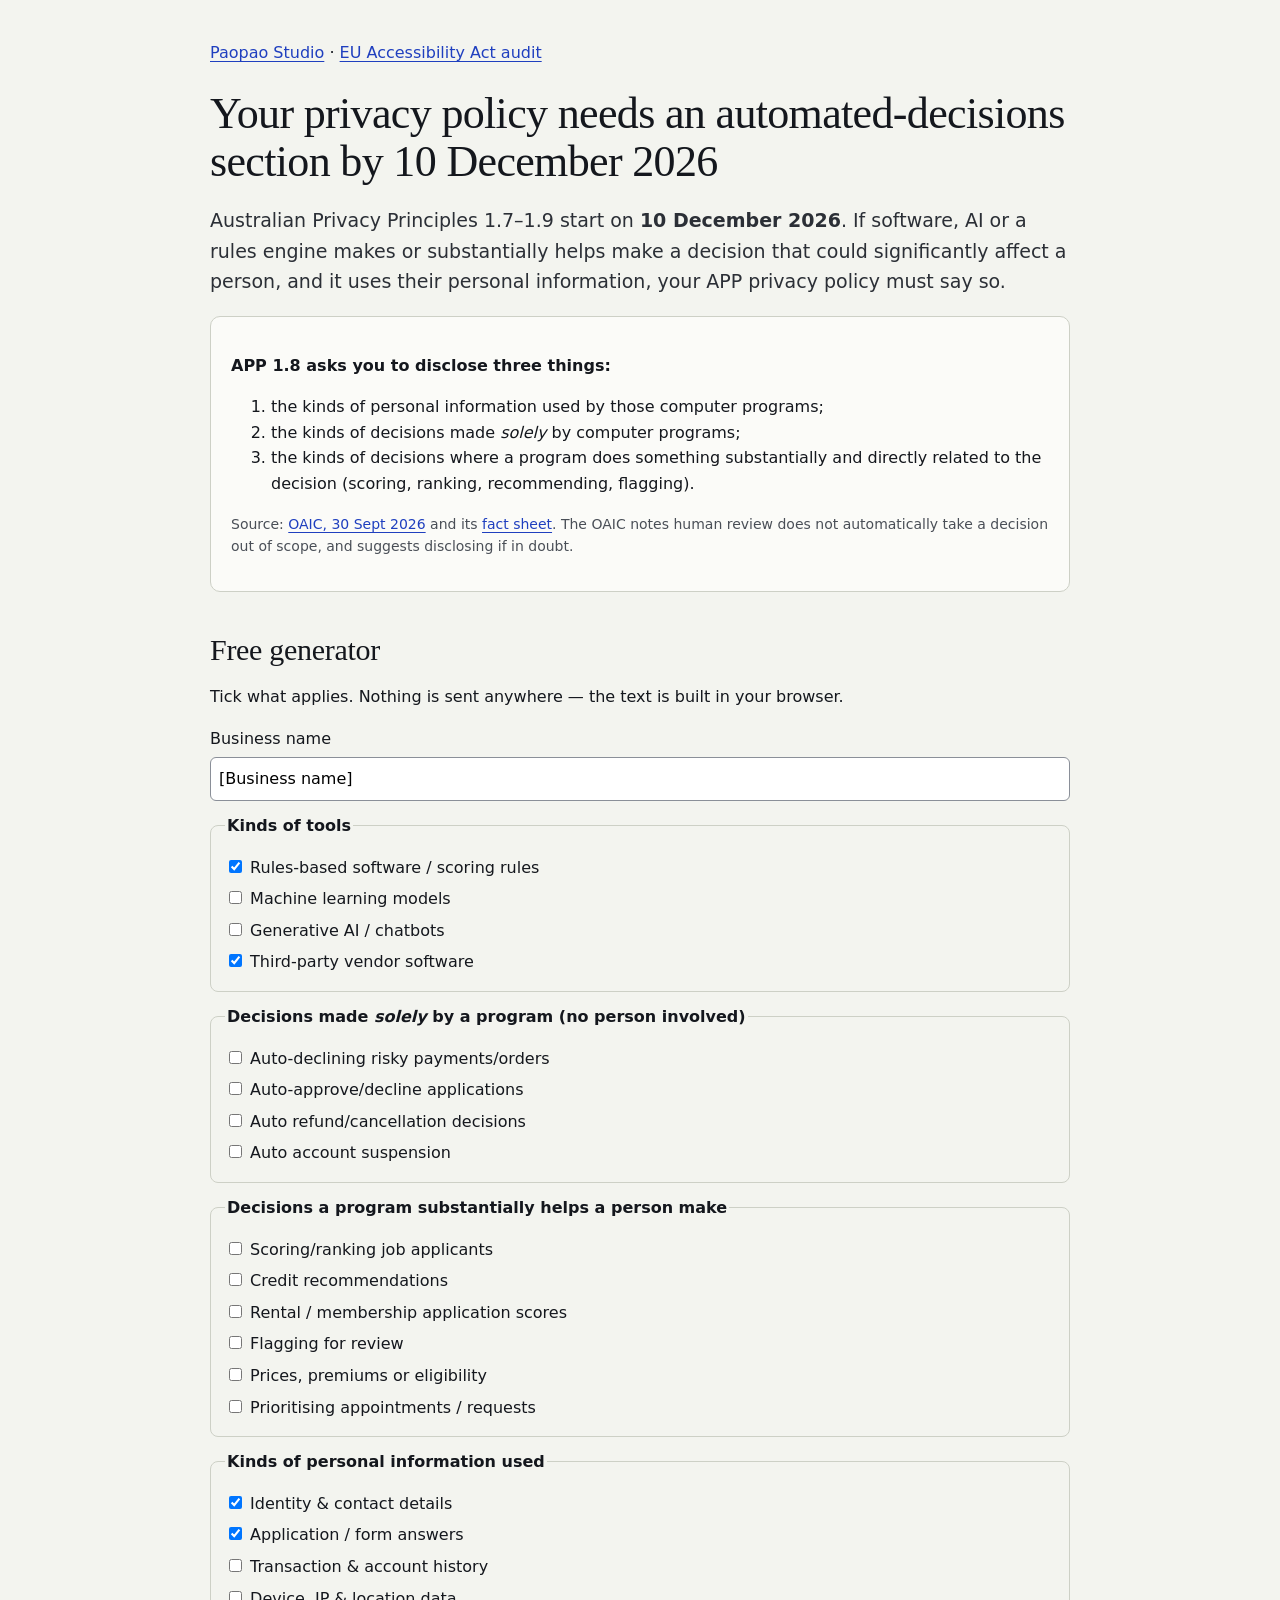
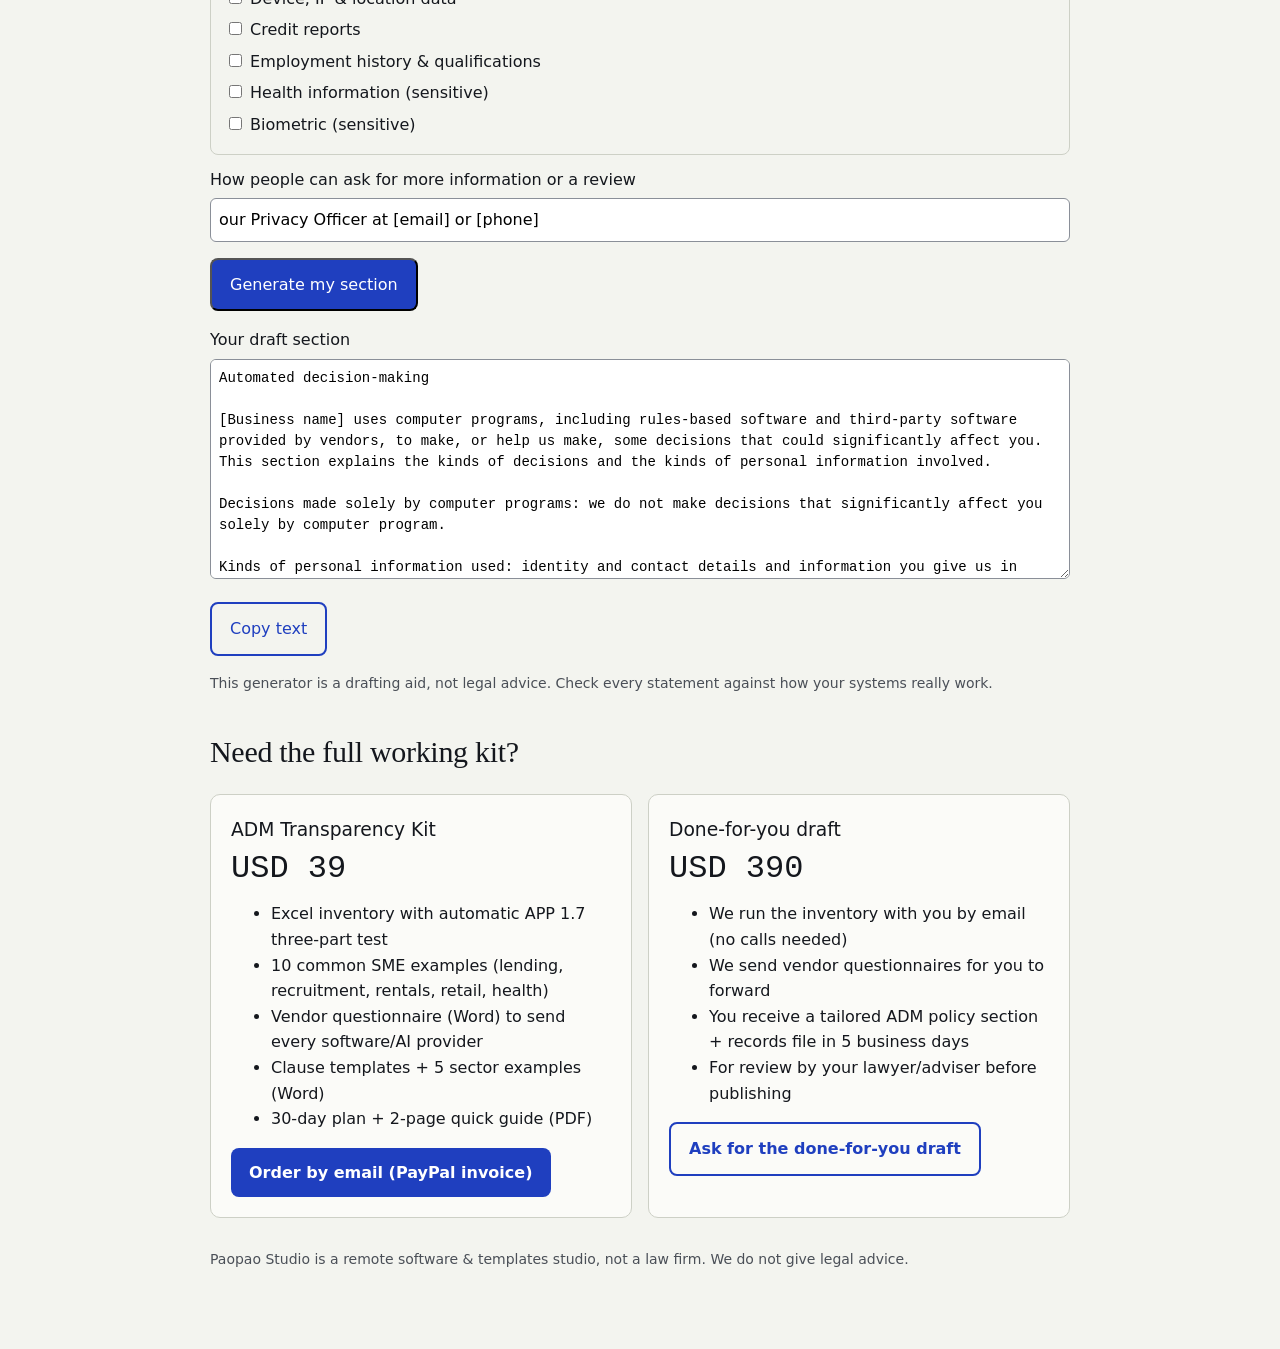
==== au-adm/index.html @ 9f58d9f5 "Add /au-adm/ (APP 1.7-1.9 ADM generator + kit) and /eaa-audit/ (EAA quick audit) offer pages; fix .b" ====
<!doctype html>
<html lang="en-AU">
<head>
<meta charset="utf-8">
<meta name="viewport" content="width=device-width, initial-scale=1">
<title>APP 1.7–1.9 Automated Decision-Making Privacy Policy Generator (free) | 10 Dec 2026 deadline</title>
<meta name="description" content="Free generator for the new Australian Privacy Act automated decision-making (ADM) privacy-policy section required from 10 December 2026, plus a USD 39 inventory & vendor-questionnaire kit.">
<link rel="canonical" href="https://paopao-studio.pages.dev/au-adm/">
<meta property="og:title" content="APP 1.7–1.9 ADM privacy-policy generator (free)">
<meta property="og:description" content="From 10 December 2026 your privacy policy must explain decisions made or informed by computer programs. Draft the section in 5 minutes.">
<link rel="icon" href="../assets/favicon.svg" type="image/svg+xml">
<link rel="stylesheet" href="../assets/styles.css">
<link rel="stylesheet" href="../assets/offer.css">
</head>
<body>
<a class="skip" href="#main">Skip to content</a>
<main id="main" class="o-wrap">
<p class="o-nav"><a href="../">Paopao Studio</a> · <a href="../eaa-audit/">EU Accessibility Act audit</a></p>
<h1>Your privacy policy needs an automated-decisions section by 10 December 2026</h1>
<p class="o-lead">Australian Privacy Principles 1.7–1.9 start on <strong>10 December 2026</strong>. If software, AI or a rules engine makes or substantially helps make a decision that could significantly affect a person, and it uses their personal information, your APP privacy policy must say so.</p>
<div class="o-box">
<p><strong>APP 1.8 asks you to disclose three things:</strong></p>
<ol><li>the kinds of personal information used by those computer programs;</li>
<li>the kinds of decisions made <em>solely</em> by computer programs;</li>
<li>the kinds of decisions where a program does something substantially and directly related to the decision (scoring, ranking, recommending, flagging).</li></ol>
<p class="o-small">Source: <a href="https://www.oaic.gov.au/news/media-centre/new-resources-on-transparency-for-use-of-ai-and-automated-decision-making">OAIC, 30 Sept 2026</a> and its <a href="https://www.oaic.gov.au/__data/assets/pdf_file/0021/269013/APP-1.7-1.9-Transparency-Obligation-Fact-Sheet.PDF">fact sheet</a>. The OAIC notes human review does not automatically take a decision out of scope, and suggests disclosing if in doubt.</p>
</div>

<h2>Free generator</h2>
<p>Tick what applies. Nothing is sent anywhere — the text is built in your browser.</p>
<form id="gen" onsubmit="return false">
<label for="org">Business name</label><input type="text" id="org" value="[Business name]">
<fieldset><legend>Kinds of tools</legend>
<label><input type="checkbox" name="tool" value="rules-based software" checked> Rules-based software / scoring rules</label>
<label><input type="checkbox" name="tool" value="machine learning models"> Machine learning models</label>
<label><input type="checkbox" name="tool" value="generative AI tools, including chatbots"> Generative AI / chatbots</label>
<label><input type="checkbox" name="tool" value="third-party software provided by vendors" checked> Third-party vendor software</label>
</fieldset>
<fieldset><legend>Decisions made <em>solely</em> by a program (no person involved)</legend>
<label><input type="checkbox" name="solo" value="automatically declining payments or orders our fraud system identifies as high risk"> Auto-declining risky payments/orders</label>
<label><input type="checkbox" name="solo" value="automatically approving or declining applications that meet or fail set criteria"> Auto-approve/decline applications</label>
<label><input type="checkbox" name="solo" value="automatically approving or refusing some refund or cancellation requests"> Auto refund/cancellation decisions</label>
<label><input type="checkbox" name="solo" value="automatically suspending accounts that show signs of misuse"> Auto account suspension</label>
</fieldset>
<fieldset><legend>Decisions a program substantially helps a person make</legend>
<label><input type="checkbox" name="assist" value="scoring or ranking job applications before our staff review them"> Scoring/ranking job applicants</label>
<label><input type="checkbox" name="assist" value="recommending whether to approve credit and what limit to offer"> Credit recommendations</label>
<label><input type="checkbox" name="assist" value="scoring rental or membership applications"> Rental / membership application scores</label>
<label><input type="checkbox" name="assist" value="flagging claims, transactions or accounts for further review"> Flagging for review</label>
<label><input type="checkbox" name="assist" value="setting prices, premiums or eligibility for offers"> Prices, premiums or eligibility</label>
<label><input type="checkbox" name="assist" value="prioritising appointment or service requests"> Prioritising appointments / requests</label>
</fieldset>
<fieldset><legend>Kinds of personal information used</legend>
<label><input type="checkbox" name="pi" value="identity and contact details" checked> Identity &amp; contact details</label>
<label><input type="checkbox" name="pi" value="information you give us in applications and forms" checked> Application / form answers</label>
<label><input type="checkbox" name="pi" value="transaction, order and account history"> Transaction &amp; account history</label>
<label><input type="checkbox" name="pi" value="device, IP address and location data"> Device, IP &amp; location data</label>
<label><input type="checkbox" name="pi" value="credit information from credit reporting bodies"> Credit reports</label>
<label><input type="checkbox" name="pi" value="employment history and qualifications"> Employment history &amp; qualifications</label>
<label><input type="checkbox" name="pi" value="health information (sensitive information)"> Health information (sensitive)</label>
<label><input type="checkbox" name="pi" value="biometric information such as facial images or voice (sensitive information)"> Biometric (sensitive)</label>
</fieldset>
<label for="contact">How people can ask for more information or a review</label><input type="text" id="contact" value="our Privacy Officer at [email] or [phone]">
<p><button type="button" class="o-btn" id="go">Generate my section</button></p>
<label for="out">Your draft section</label>
<textarea id="out" readonly></textarea>
<p><button type="button" class="o-btn line" id="copy">Copy text</button> <span id="copied" role="status" class="o-small"></span></p>
</form>
<p class="o-small">This generator is a drafting aid, not legal advice. Check every statement against how your systems really work.</p>

<h2>Need the full working kit?</h2>
<div class="o-grid">
<div class="o-box"><h3>ADM Transparency Kit</h3><p class="o-price">USD 39</p>
<ul><li>Excel inventory with automatic APP 1.7 three-part test</li><li>10 common SME examples (lending, recruitment, rentals, retail, health)</li><li>Vendor questionnaire (Word) to send every software/AI provider</li><li>Clause templates + 5 sector examples (Word)</li><li>30-day plan + 2-page quick guide (PDF)</li></ul>
<a class="o-btn" href="mailto:paopaomusic@mail.grokbot.com?subject=ADM%20Transparency%20Kit%20(USD%2039)&amp;body=Please%20send%20a%20PayPal%20invoice%20for%20the%20ADM%20Transparency%20Kit.%20Business%20name%3A%20">Order by email (PayPal invoice)</a></div>
<div class="o-box"><h3>Done-for-you draft</h3><p class="o-price">USD 390</p>
<ul><li>We run the inventory with you by email (no calls needed)</li><li>We send vendor questionnaires for you to forward</li><li>You receive a tailored ADM policy section + records file in 5 business days</li><li>For review by your lawyer/adviser before publishing</li></ul>
<a class="o-btn line" href="mailto:paopaomusic@mail.grokbot.com?subject=ADM%20done-for-you%20(USD%20390)&amp;body=Business%20name%3A%0AWebsite%3A%0ATools%20that%20score%2C%20approve%20or%20flag%20people%3A%0A">Ask for the done-for-you draft</a></div>
</div>
<p class="o-small">Paopao Studio is a remote software &amp; templates studio, not a law firm. We do not give legal advice.</p>
</main>
<script>
function vals(n){return [...document.querySelectorAll('input[name='+n+']:checked')].map(e=>e.value)}
function list(a,sep){sep=sep||', ';return a.length<2?(a[0]||''):a.slice(0,-1).join(sep)+(sep==', '?' and ':'; and ')+a[a.length-1]}
function gen(){
 const org=document.getElementById('org').value||'We', tools=vals('tool'), solo=vals('solo'), assist=vals('assist'), pi=vals('pi'), c=document.getElementById('contact').value;
 let t='Automated decision-making\n\n'+org+' uses computer programs'+(tools.length?', including '+list(tools)+',':'')+' to make, or help us make, some decisions that could significantly affect you. This section explains the kinds of decisions and the kinds of personal information involved.\n\n';
 t+= solo.length ? 'Decisions made solely by computer programs: we use computer programs for '+list(solo,'; ')+'.\n\n' : 'Decisions made solely by computer programs: we do not make decisions that significantly affect you solely by computer program.\n\n';
 if(assist.length) t+='Decisions where computer programs help us decide: we use computer programs for '+list(assist,'; ')+'. A member of our team considers this output when making the decision.\n\n';
 if(pi.length) t+='Kinds of personal information used: '+list(pi)+'.\n\n';
 if(pi.some(x=>x.includes('sensitive'))) t+='Some of this is sensitive information. We handle it as described in the sensitive information section of this policy.\n\n';
 t+='If you would like more information about a decision that affects you, or would like a person to review it, contact '+c+'.';
 document.getElementById('out').value=t;
}
document.getElementById('go').onclick=gen;
document.getElementById('copy').onclick=()=>{navigator.clipboard.writeText(document.getElementById('out').value).then(()=>document.getElementById('copied').textContent='Copied.')};
gen();
</script>
</body>
</html>
---- assets/styles.css ----
:root{
  --paper:#F3F4EF; --ink:#14171D; --cobalt:#1F3FBF; --signal:#D9381E; --pass:#2E7D4F;
  --rule:#CDD0C6; --muted:#5F646D; --panel:#FBFBF8;
  --serif:"Instrument Serif", "Iowan Old Style", Georgia, serif;
  --sans:"IBM Plex Sans", system-ui, -apple-system, "Segoe UI", sans-serif;
  --mono:"IBM Plex Mono", ui-monospace, "SFMono-Regular", Menlo, monospace;
}
*{box-sizing:border-box}
html{scroll-behavior:smooth}
body{margin:0;background:var(--paper);color:var(--ink);font:400 17px/1.6 var(--sans);-webkit-font-smoothing:antialiased}
a{color:var(--cobalt);text-underline-offset:3px}
a:focus-visible,summary:focus-visible{outline:2px solid var(--cobalt);outline-offset:3px}
h1,h2,h3{margin:0;font-weight:400}
.wrap{max-width:1160px;margin:0 auto;padding:0 28px}
.skip{position:absolute;left:-9999px}.skip:focus{left:12px;top:12px;background:var(--ink);color:var(--paper);padding:8px 12px}

/* header */
.top{display:flex;align-items:center;gap:32px;padding-top:22px;padding-bottom:22px;border-bottom:1px solid var(--rule)}
.mark{display:inline-flex;align-items:center;gap:10px;font:500 15px var(--mono);color:var(--ink);text-decoration:none;letter-spacing:-.01em}
.mark-dot{width:11px;height:11px;border-radius:50%;border:2px solid var(--ink);position:relative}
.mark-dot::after{content:"";position:absolute;width:5px;height:5px;border-radius:50%;background:var(--signal);right:-5px;bottom:-5px}
.top nav{display:flex;gap:24px;margin-left:auto}
.top nav a{color:var(--ink);text-decoration:none;font-size:15px}
.top nav a:hover{text-decoration:underline}
.top-cta{font:500 14px var(--mono);color:var(--ink);border:1px solid var(--ink);padding:7px 14px;border-radius:2px;text-decoration:none}
.top-cta:hover{background:var(--ink);color:var(--paper)}

/* hero */
.hero{display:grid;grid-template-columns:1.15fr .85fr;gap:64px;align-items:center;padding-top:88px;padding-bottom:96px}
.kicker{font:500 14px var(--mono);color:var(--muted);margin:0 0 22px}
h1{font-family:var(--serif);font-size:clamp(44px,6.2vw,80px);line-height:.98;letter-spacing:-.015em}
h1 em{font-style:italic;color:var(--pass)}
.lede{font-size:19px;max-width:34em;margin:28px 0 34px;color:#2A2E36}
.actions{display:flex;flex-wrap:wrap;gap:14px;align-items:center}
.btn{display:inline-block;font:500 16px var(--sans);text-decoration:none;padding:14px 22px;border-radius:2px;transition:background .15s,color .15s}
.btn-primary{background:var(--cobalt);color:#fff}
.btn-primary:hover{background:#16309A}
.btn-quiet{color:var(--ink);padding-left:4px;padding-right:4px;text-decoration:underline;text-decoration-color:var(--rule);text-decoration-thickness:2px}
.btn-quiet:hover{text-decoration-color:var(--ink)}
.btn-line{border:1px solid var(--ink);color:var(--ink)}
.btn-line:hover{background:var(--ink);color:var(--paper)}
.fine{font-size:14px;color:var(--muted);margin:18px 0 0}

/* run log illustration */
.runlog{margin:0;background:var(--panel);border:1px solid var(--rule);font:400 13px/1.4 var(--mono);transform:rotate(.6deg)}
.runlog-head{display:flex;justify-content:space-between;padding:12px 16px;border-bottom:1px solid var(--rule);color:var(--muted)}
.runlog ol{list-style:none;margin:0;padding:6px 0}
.runlog li{display:grid;grid-template-columns:48px 76px 1fr;gap:10px;padding:10px 16px;border-bottom:1px dashed #E2E4DC}
.runlog li:last-child{border-bottom:0}
.runlog .t{color:var(--muted)}
.runlog .ok{color:var(--pass)}
.runlog .ok::before{content:"✓ "}
.runlog .leak{background:#FBE9E5;border-left:3px solid var(--signal);padding-left:13px;margin:4px -10px 4px 0;transform:translateX(-6px);box-shadow:6px 6px 0 rgba(217,56,30,.12)}
.runlog .bad{color:#B42D17;font-weight:500}
.runlog .leak .d{color:var(--ink)}
.runlog figcaption{padding:10px 16px;border-top:1px solid var(--rule);color:var(--muted);font-size:12px}

/* sections */
section{scroll-margin-top:24px}
.section-head{display:grid;grid-template-columns:200px 1fr;column-gap:40px;padding-top:28px;border-top:1px solid var(--ink);margin-bottom:44px}
.label{font:500 14px var(--mono);margin:6px 0 0;color:var(--muted)}
.label span{color:var(--ink);margin-right:10px}
h2{font-family:var(--serif);font-size:clamp(34px,4.2vw,52px);line-height:1.02;letter-spacing:-.01em;max-width:16em}
.sub{grid-column:2;color:var(--muted);margin:14px 0 0}
.leaks,.pricing,.process,.faq{padding-bottom:104px}

.ledger{list-style:none;margin:0;padding:0 0 0 240px}
.ledger li{display:grid;grid-template-columns:44px 1fr;gap:16px;padding:22px 0;border-bottom:1px solid var(--rule)}
.ledger li:first-child{border-top:1px solid var(--rule)}
.ledger .n{font:500 15px var(--mono);color:var(--signal)}
.ledger h3{font:600 19px var(--sans);margin-bottom:4px}
.ledger p{margin:0;color:#3A3F48;max-width:38em}

/* pricing */
.plans{display:grid;grid-template-columns:1.1fr 1fr 1fr;border:1px solid var(--ink)}
.plan{padding:32px 30px 34px;display:flex;flex-direction:column;border-left:1px solid var(--rule)}
.plan:first-child{border-left:0}
.plan-entry{background:var(--ink);color:var(--paper)}
.plan h3{font:600 18px var(--sans)}
.price{margin:12px 0 2px;font-size:15px;color:var(--muted)}
.plan-entry .price,.plan-entry .when{color:#AEB3BB}
.price span{font:400 56px/1 var(--serif);color:var(--ink);margin-right:6px;letter-spacing:-.02em}
.plan-entry .price span{color:var(--paper)}
.when{font:400 13px var(--mono);color:var(--muted);margin:6px 0 0}
.plan ul{list-style:none;margin:26px 0 24px;padding:0;flex:1}
.plan li{padding:9px 0 9px 22px;border-top:1px solid var(--rule);position:relative;font-size:15.5px}
.plan-entry li{border-top-color:#2E333C}
.plan li::before{content:"";position:absolute;left:2px;top:18px;width:8px;height:1.5px;background:currentColor;opacity:.6}
.credit{font-size:14.5px;border-left:3px solid var(--signal);padding:2px 0 2px 12px;margin:0 0 24px;color:#E7E8E2}
.plan-entry .btn-primary{background:var(--paper);color:var(--ink)}
.plan-entry .btn-primary:hover{background:#fff}
.plan .btn{text-align:center}
.pay-note{font-size:15px;color:var(--muted);margin:18px 0 0}

/* process */
.steps{list-style:none;margin:0;padding:0;display:grid;grid-template-columns:repeat(4,1fr);gap:0;border-top:1px solid var(--rule)}
.steps li{padding:24px 24px 0 0;border-right:1px solid var(--rule);margin-right:24px}
.steps li:last-child{border-right:0;margin-right:0}
.steps .n{display:block;font:400 44px/1 var(--serif);color:var(--cobalt);margin-bottom:16px}
.steps h3{font:600 18px var(--sans);margin-bottom:6px}
.steps p{margin:0;color:#3A3F48;font-size:15.5px}

/* honesty */
.honest{padding-bottom:104px}
.honest-inner{border:1px solid var(--ink);padding:40px 44px;display:grid;grid-template-columns:.8fr 1.2fr;column-gap:48px;background:var(--panel)}
.honest-inner h2{font-size:clamp(30px,3.4vw,42px);grid-row:span 2}
.honest-inner p{margin:0 0 14px}
.honest .not{color:var(--muted);font-size:15.5px}

/* faq */
.qa{margin-left:240px;border-top:1px solid var(--rule)}
details{border-bottom:1px solid var(--rule)}
summary{cursor:pointer;list-style:none;padding:20px 40px 20px 0;font:500 18px var(--sans);position:relative}
summary::-webkit-details-marker{display:none}
summary::after{content:"+";position:absolute;right:4px;top:16px;font:400 24px var(--mono);color:var(--cobalt)}
details[open] summary::after{content:"–"}
details p{margin:0 0 22px;max-width:40em;color:#3A3F48}

/* close */
.close{padding-top:72px;padding-bottom:96px;border-top:1px solid var(--ink);text-align:left}
.close h2{font-size:clamp(40px,5.4vw,68px);max-width:12em}
.close p{font-size:19px;color:#2A2E36;margin:18px 0 30px}

.foot{display:flex;flex-wrap:wrap;gap:12px 32px;align-items:center;padding-top:26px;padding-bottom:40px;border-top:1px solid var(--rule);font-size:14.5px;color:var(--muted)}
.foot p{margin:0}
.foot-links{margin-left:auto!important;display:flex;gap:20px}

@media (max-width:900px){
  .hero{grid-template-columns:1fr;gap:48px;padding-top:56px;padding-bottom:72px}
  .runlog{transform:none}
  .section-head{grid-template-columns:1fr;row-gap:10px}
  .sub{grid-column:1}
  .ledger,.qa{padding-left:0;margin-left:0}
  .plans{grid-template-columns:1fr}
  .plan{border-left:0;border-top:1px solid var(--rule)}
  .plan:first-child{border-top:0}
  .steps{grid-template-columns:1fr 1fr;row-gap:28px}
  .steps li:nth-child(2){border-right:0;margin-right:0}
  .honest-inner{grid-template-columns:1fr;padding:30px 26px}
  .honest-inner h2{margin-bottom:14px}
}
@media (max-width:600px){
  body{font-size:16px}
  .wrap{padding-left:20px;padding-right:20px}
  .top{gap:12px}
  .top nav{display:none}
  .top-cta{margin-left:auto}
  .lede{font-size:17.5px}
  .actions{flex-direction:column;align-items:stretch}
  .btn{text-align:center}
  .runlog li{grid-template-columns:42px 70px 1fr;font-size:12px;padding:9px 12px}
  .runlog .leak{padding-left:9px;margin-right:0;transform:none;box-shadow:none}
  .steps{grid-template-columns:1fr}
  .steps li{border-right:0;margin-right:0;padding-right:0}
  .foot-links{margin-left:0!important}
}
@media (prefers-reduced-motion:reduce){html{scroll-behavior:auto}}
---- assets/offer.css ----
body{background:var(--paper,#F3F4EF);color:var(--ink,#14171D);font:16px/1.6 var(--sans,system-ui,sans-serif);margin:0}
.o-wrap{max-width:900px;margin:0 auto;padding:24px 20px 64px}
.o-wrap h1{font:400 44px/1.1 var(--serif,Georgia,serif);margin:24px 0 12px}
.o-wrap h2{font:400 30px/1.2 var(--serif,Georgia,serif);margin:40px 0 8px}
.o-lead{font-size:19px;color:#2b2f36}
.o-box{background:var(--panel,#FBFBF8);border:1px solid var(--rule,#CDD0C6);border-radius:10px;padding:20px;margin:16px 0}
.o-grid{display:grid;grid-template-columns:repeat(auto-fit,minmax(250px,1fr));gap:16px}
.o-price{font:500 32px/1 var(--mono,monospace);margin:8px 0}
.o-btn{display:inline-block;background:var(--cobalt,#1F3FBF);color:#fff;padding:12px 18px;border-radius:8px;text-decoration:none;font-weight:600}
.o-btn.line{background:transparent;color:var(--cobalt,#1F3FBF);border:2px solid var(--cobalt,#1F3FBF)}
.o-btn:focus-visible,a:focus-visible,input:focus-visible,textarea:focus-visible,button:focus-visible{outline:3px solid #000;outline-offset:2px}
.o-small{font-size:14px;color:#4a4f57}
.o-wrap label{display:block;margin:6px 0}
.o-wrap input[type=text],.o-wrap textarea{width:100%;box-sizing:border-box;font:inherit;padding:8px;border:1px solid #8a8f98;border-radius:6px;background:#fff}
.o-wrap textarea{min-height:220px;font:14px/1.5 var(--mono,monospace)}
.o-wrap fieldset{border:1px solid var(--rule,#CDD0C6);border-radius:8px;margin:12px 0;padding:10px 14px}
.o-wrap legend{font-weight:600}
.o-wrap button{font:inherit;cursor:pointer}
.o-nav a{color:var(--cobalt,#1F3FBF)}
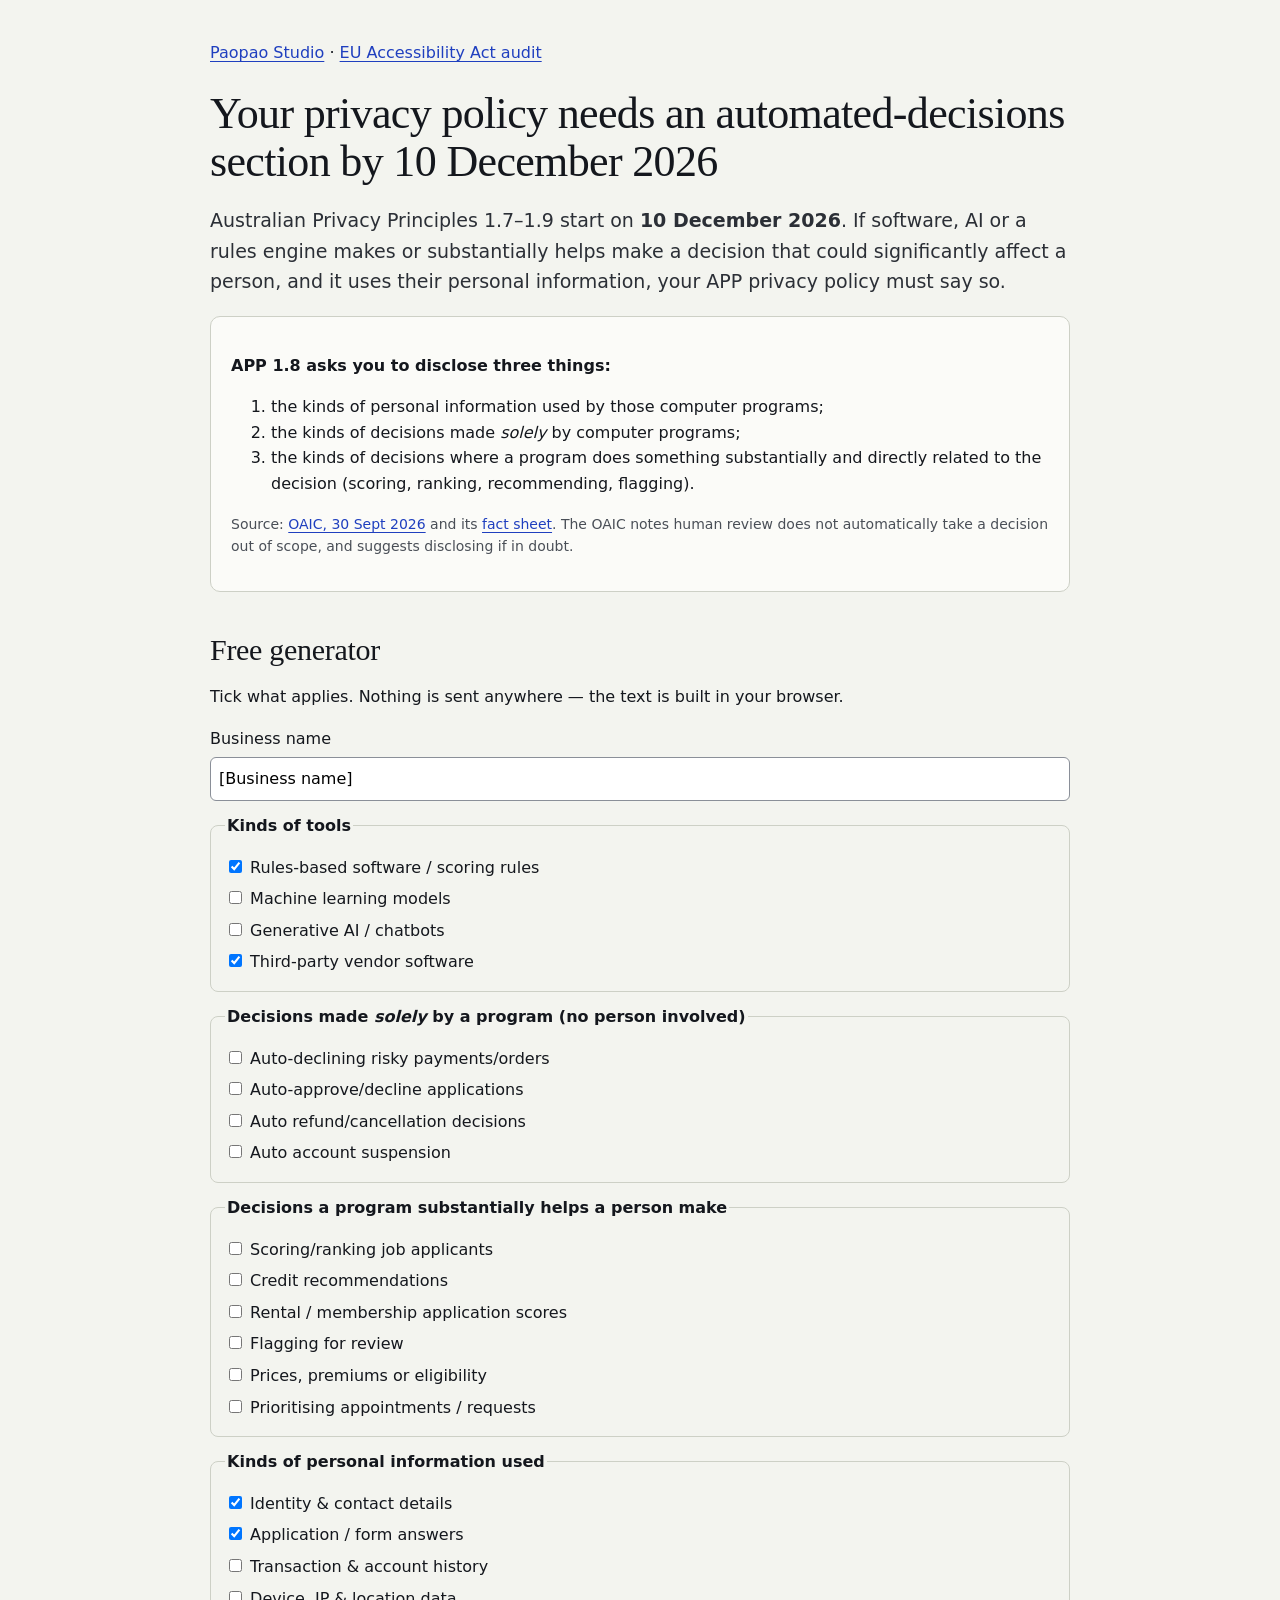
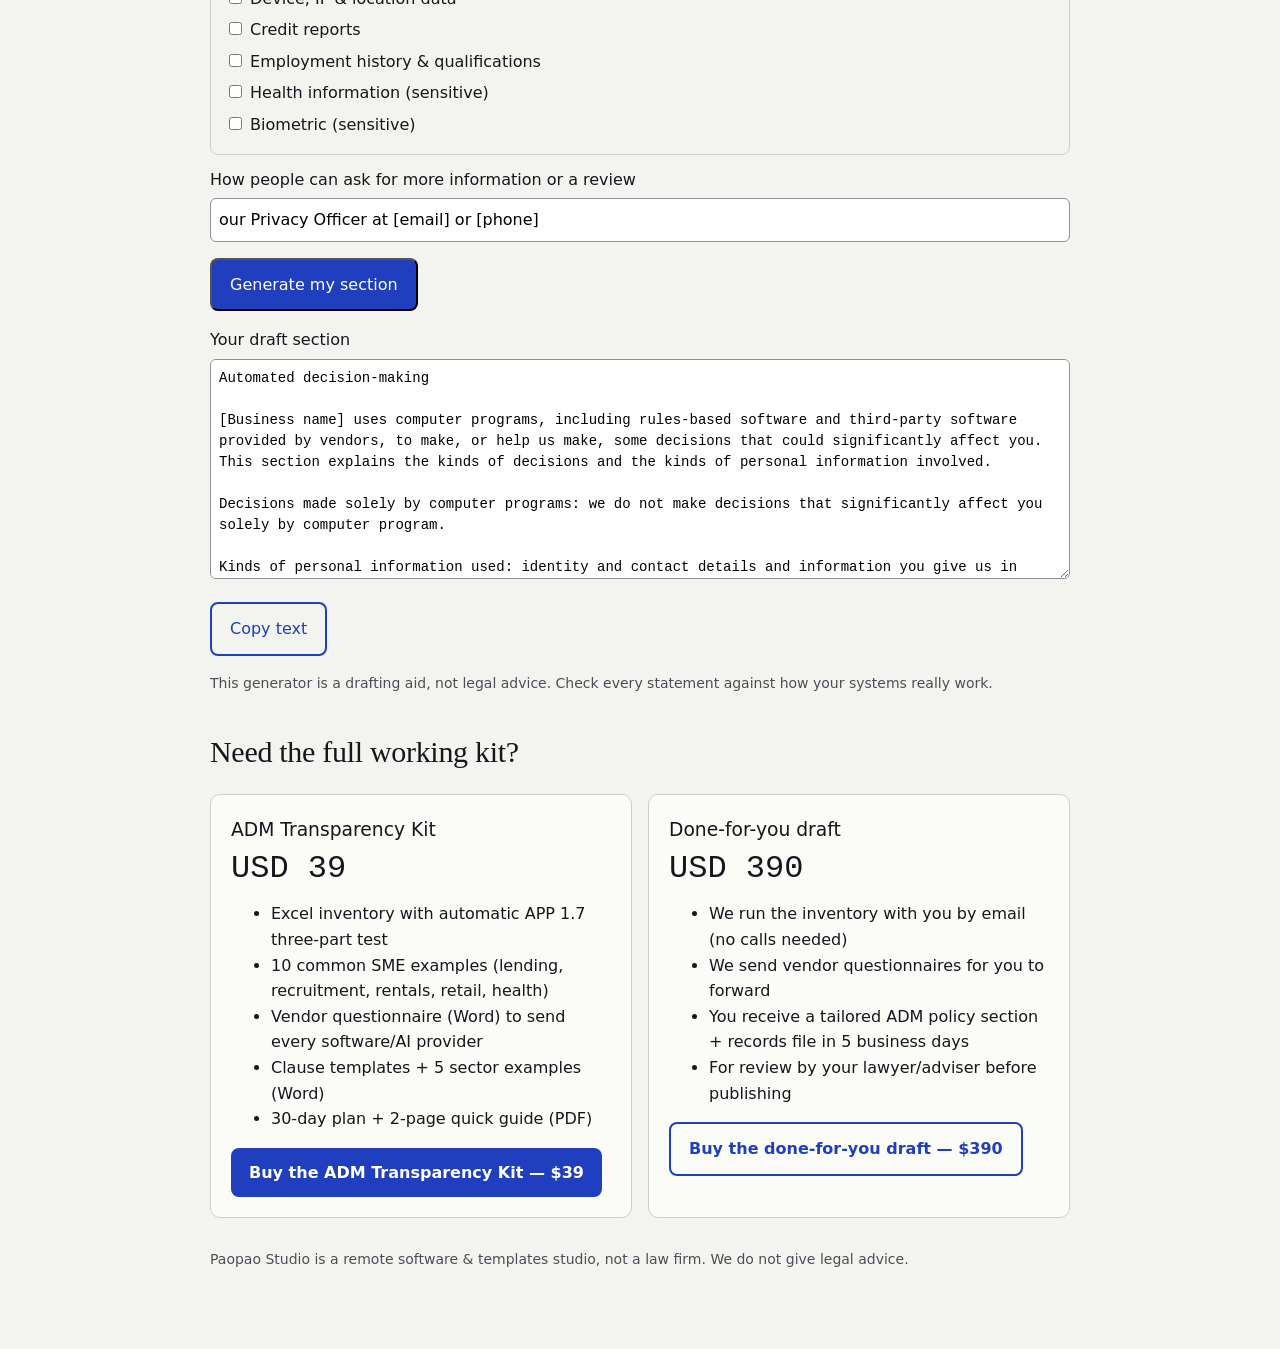
==== commit 5d43621b: "Add Apify tools section (Lead Leak Check Apify, ATS Hiring Signals + $29 kit); Zolt checkout for AU " ====
--- a/au-adm/index.html
+++ b/au-adm/index.html
@@ -72,10 +72,10 @@
 <div class="o-grid">
 <div class="o-box"><h3>ADM Transparency Kit</h3><p class="o-price">USD 39</p>
 <ul><li>Excel inventory with automatic APP 1.7 three-part test</li><li>10 common SME examples (lending, recruitment, rentals, retail, health)</li><li>Vendor questionnaire (Word) to send every software/AI provider</li><li>Clause templates + 5 sector examples (Word)</li><li>30-day plan + 2-page quick guide (PDF)</li></ul>
-<a class="o-btn" href="mailto:paopaomusic@mail.grokbot.com?subject=ADM%20Transparency%20Kit%20(USD%2039)&amp;body=Please%20send%20a%20PayPal%20invoice%20for%20the%20ADM%20Transparency%20Kit.%20Business%20name%3A%20">Order by email (PayPal invoice)</a></div>
+<a class="o-btn" href="https://zolt.me/product/49fae02a-1220-4e03-829f-0b66a2b53dc1?utm_source=paopao_site&amp;utm_medium=offer_page&amp;utm_campaign=au_adm_1029&amp;utm_content=kit">Buy the ADM Transparency Kit — $39</a></div>
 <div class="o-box"><h3>Done-for-you draft</h3><p class="o-price">USD 390</p>
 <ul><li>We run the inventory with you by email (no calls needed)</li><li>We send vendor questionnaires for you to forward</li><li>You receive a tailored ADM policy section + records file in 5 business days</li><li>For review by your lawyer/adviser before publishing</li></ul>
-<a class="o-btn line" href="mailto:paopaomusic@mail.grokbot.com?subject=ADM%20done-for-you%20(USD%20390)&amp;body=Business%20name%3A%0AWebsite%3A%0ATools%20that%20score%2C%20approve%20or%20flag%20people%3A%0A">Ask for the done-for-you draft</a></div>
+<a class="o-btn line" href="https://zolt.me/product/b9b71bbc-fb65-4a35-a6e5-643e3d0e2369?utm_source=paopao_site&amp;utm_medium=offer_page&amp;utm_campaign=au_adm_1029&amp;utm_content=dfy">Buy the done-for-you draft — $390</a></div>
 </div>
 <p class="o-small">Paopao Studio is a remote software &amp; templates studio, not a law firm. We do not give legal advice.</p>
 </main>
@@ -96,5 +96,6 @@
 document.getElementById('copy').onclick=()=>{navigator.clipboard.writeText(document.getElementById('out').value).then(()=>document.getElementById('copied').textContent='Copied.')};
 gen();
 </script>
+<script data-goatcounter="https://paopaostudio.goatcounter.com/count" async src="//gc.zgo.at/count.js"></script>
 </body>
 </html>
